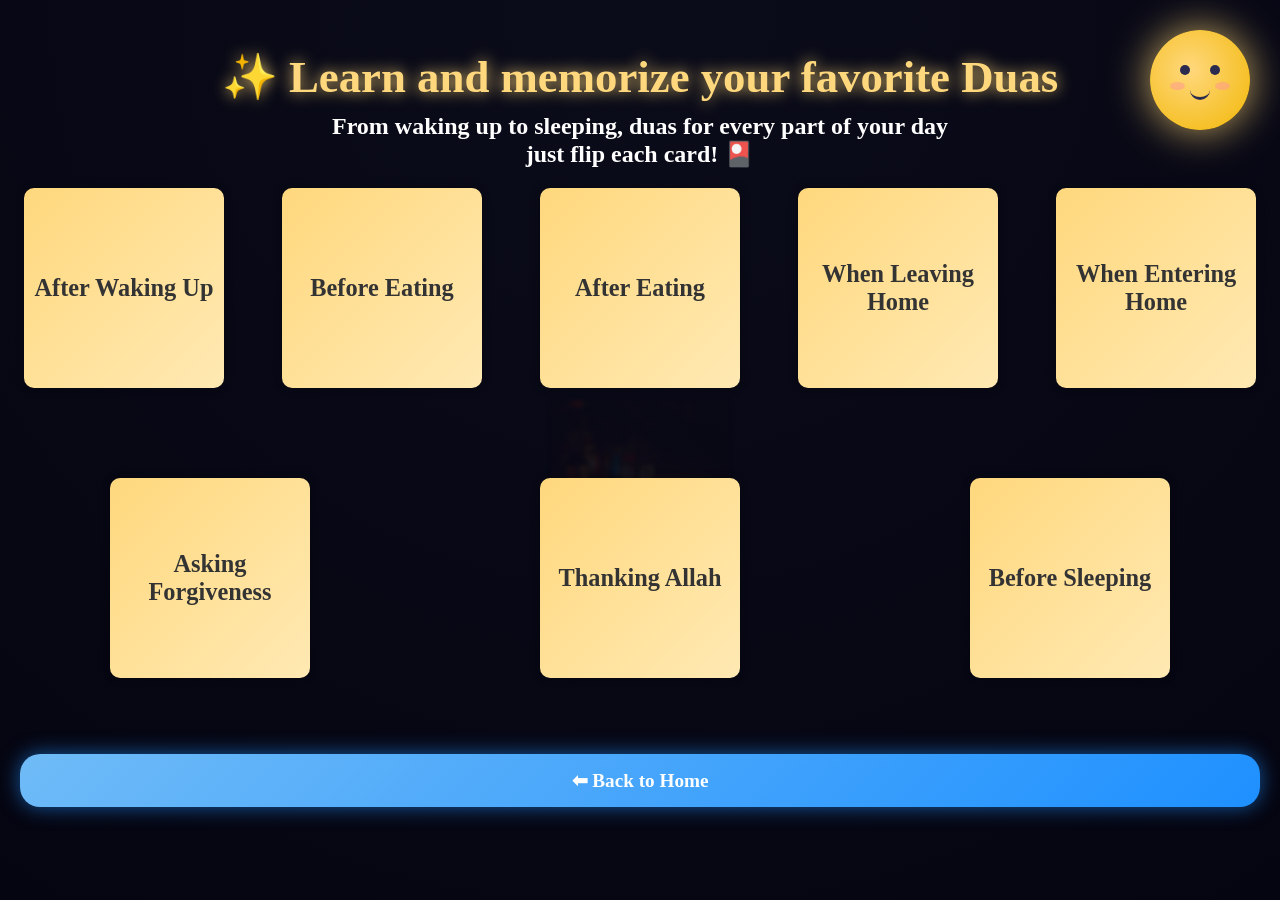
==== duas.html @ c641f9c4 "Add files via upload" ====
<!DOCTYPE html>
<html lang="en">
<head>
  <meta charset="UTF-8">
  <title>Daily Duas</title>
  <link rel="stylesheet" href="style.css">
</head>
<body>

<div class="container">
  <div class="moon">
  <div class="eye-left"></div>
  <div class="eye-right"></div>
  <div class="smile"></div>
  <div class="blush-left"></div>
  <div class="blush-right"></div>
</div>
  <h1> ✨ Learn and memorize your favorite Duas </h1>
<h2> From waking up to sleeping, duas for every part of your day <br>just flip each card! 🎴</h2>
<section id="daily-duas">


  <div class="duas-container">

        <!-- 4. After Waking Up -->
    <div class="flip-card">
      <div class="flip-card-inner">
        <div class="flip-card-front"><h3>After Waking Up</h3></div>
        <div class="flip-card-back">
          <p>Alhamdulillah alladhi ahyana ba’da ma amatana wa ilayhin-nushur</p>
          <p>الْحَمْدُ لِلّٰهِ الَّذِي أَحْيَانَا بَعْدَ مَا أَمَاتَنَا وَإِلَيْهِ النُّشُورُ</p>
        </div>
      </div>
    </div>


    <!-- 1. Before Eating -->
    <div class="flip-card">
      <div class="flip-card-inner">
        <div class="flip-card-front"><h3>Before Eating</h3></div>
        <div class="flip-card-back">
          <p>Bismillah</p>
          <p>بِسْمِ اللهِ</p>
        </div>
      </div>
    </div>

    <!-- 2. After Eating -->
    <div class="flip-card">
      <div class="flip-card-inner">
        <div class="flip-card-front"><h3>After Eating</h3></div>
        <div class="flip-card-back">
          <p>Alhamdulillah</p>
          <p>الْحَمْدُ لِلّٰهِ</p>
        </div>
      </div>
    </div>



    <!-- 5. When Leaving Home -->
    <div class="flip-card">
      <div class="flip-card-inner">
        <div class="flip-card-front"><h3>When Leaving Home</h3></div>
        <div class="flip-card-back">
          <p>Allahumma inni as’aluka khayra hadha al-makhraj</p>
          <p>اللّهُمَّ إِنِّي أَسْأَلُكَ خَيْرَ هَذَا الْمَخْرَجِ</p>
        </div>
      </div>
    </div>

    <!-- 6. When Entering Home -->
    <div class="flip-card">
      <div class="flip-card-inner">
        <div class="flip-card-front"><h3>When Entering Home</h3></div>
        <div class="flip-card-back">
          <p>Allahumma aj‘al bayti barakah</p>
          <p>اللّهُمَّ اجْعَلْ بَيْتِي بَرَكَةً</p>
        </div>
      </div>
    </div>

    <!-- 7. Asking Forgiveness -->
    <div class="flip-card">
      <div class="flip-card-inner">
        <div class="flip-card-front"><h3>Asking Forgiveness</h3></div>
        <div class="flip-card-back">
          <p>Astaghfirullah</p>
          <p>أَسْتَغْفِرُ اللهَ</p>
        </div>
      </div>
    </div>

    <!-- 8. Thanking Allah -->
    <div class="flip-card">
      <div class="flip-card-inner">
        <div class="flip-card-front"><h3>Thanking Allah</h3></div>
        <div class="flip-card-back">
          <p>Alhamdulillah for everything</p>
          <p>الْحَمْدُ لِلّٰهِ عَلَى كُلِّ شَيْءٍ</p>
        </div>
      </div>
    </div>


      <!-- 3. Before Sleeping -->
    <div class="flip-card">
      <div class="flip-card-inner">
        <div class="flip-card-front"><h3>Before Sleeping</h3></div>
        <div class="flip-card-back">
          <p>Allahumma bismika amutu wa ahya</p>
          <p>اللّهُمَّ بِاسْمِكَ أَمُوتُ وَأَحْيَا</p>
        </div>
      </div>
    </div>
  </div>

</section>


  <br><br>
  <a href="index.html" class="back-home">⬅ Back to Home</a>
</div>

</body>
</html>
---- style.css ----
@import url('https://fonts.googleapis.com/css2?family=Baloo+2:wght@500;700&display=swap');

/* Reset */
* {
  box-sizing: border-box;
  margin: 0;
  padding: 0;
}

body {
  font-family: 'Baloo 2', cursive;
  min-height: 100vh;
  background: linear-gradient(180deg, #0b1d3a, #3b1c5a);
  color: #fff;
  overflow-x: hidden;
  position: relative;
}

/* Lantern watermark */
body::after {
  content: '';
  position: fixed;
  top: 50%;
  left: 50%;
  width: 180px;
  height: 180px;
  background: url('lantern.png') no-repeat center/contain;
  opacity: 0.08;
  z-index: 0;
  pointer-events: none;
  transform: translate(-50%, -50%);
  filter: blur(2px);
}

/* Smiling Moon */
.moon {
  position: fixed;
  top: 30px;
  right: 30px;
  width: 100px;
  height: 100px;
  background: radial-gradient(circle at 40% 40%, #ffd87d, #f2b705);
  border-radius: 50%;
  box-shadow: 0 0 40px rgba(255, 215, 120, 0.8);
  z-index: 1;
  animation: float 6s ease-in-out infinite;
}

/* Cute eyes */
.moon .eye-left,
.moon .eye-right {
  position: absolute;
  width: 10px;
  height: 10px;
  background: #2b2b4f;
  border-radius: 50%;
  top: 35%;
}
.moon .eye-left { left: 30%; }
.moon .eye-right { right: 30%; }

/* Small curved smile */
.moon .smile {
  position: absolute;
  width: 20px;
  height: 20px;
  border-bottom: 3px solid #2b2b4f;
  border-radius: 0 0 30px 30px;
  bottom: 30%;
  left: 50%;
  transform: translateX(-50%);
}

/* Blush (optional) */
.moon .blush-left,
.moon .blush-right {
  position: absolute;
  width: 15px;
  height: 8px;
  background: rgba(255, 150, 150, 0.5);
  border-radius: 50%;
  bottom: 40%;
}
.moon .blush-left { left: 20%; }
.moon .blush-right { right: 20%; }

/* Floating animation */
@keyframes float {
  0% { transform: translateY(0); }
  50% { transform: translateY(-8px); }
  100% { transform: translateY(0); }
}



/* Main container */
.container {
  text-align: center;
  padding: 50px 20px;
  position: relative;
  z-index:2;
}

h1 {
  font-size: 2.8rem;
  color: #ffd87d;
  text-shadow: 0 0 15px rgba(255,215,120,0.9);
  margin-bottom: 10px;
}

.grid {
  display: grid;
  grid-template-columns: repeat(auto-fit, minmax(160px, 1fr));
  gap: 30px;
  max-width: 900px;
  margin: auto;
}

.card {
  background: linear-gradient(135deg, #ffe9b3, #ffd87d);
  color: #2b2b4f;
  padding: 25px 15px;
  border-radius: 25px;
  font-size: 1.3rem;
  text-decoration: none;
  box-shadow: 0 0 25px rgba(255,215,120,0.5);
  transition: transform 0.3s, box-shadow 0.3s;
}
.card:hover {
  transform: translateY(-7px) scale(1.05);
  box-shadow: 0 0 40px rgba(255,215,120,0.9);
}

/* Back to Home button */
.back-home {
  display: inline-block;
  margin-top: 30px;
  padding: 15px 30px;
  background: linear-gradient(135deg, #6fbbf7, #1e90ff);
  color: #fff;
  font-weight: bold;
  font-size: 1.2rem;
  border-radius: 20px;
  text-decoration: none;
  box-shadow: 0 0 20px rgba(30,144,255,0.6);
  transition: transform 0.3s, box-shadow 0.3s, background 0.3s;
}
.back-home:hover {
  transform: translateY(-5px) scale(1.05);
  box-shadow: 0 0 35px rgba(30,144,255,0.9);
  background: linear-gradient(135deg, #1e90ff, #6fbbf7);
}

/* Flip card */
.flip-card {
  background-color: transparent;
  width: 200px;
  height: 120px;
  perspective: 1000px;
  margin: 20px auto;
}
.flip-card-inner {
  position: relative;
  width: 100%;
  height: 100%;
  transition: transform 0.6s;
  transform-style: preserve-3d;
  cursor: pointer;
}
.flip-card.clicked .flip-card-inner,
.flip-card:hover .flip-card-inner {
  transform: rotateY(180deg);
}
.flip-card-front,
.flip-card-back {
  position: absolute;
  width: 100%;
  height: 100%;
  backface-visibility: hidden;
  border-radius: 15px;
  display: flex;
  justify-content: center;
  align-items: center;
  font-size: 1.3rem;
  text-align: center;
  padding: 10px;
}
.flip-card-front {
  background: linear-gradient(135deg, #ffd87d, #ffe9b3);
  color: #2b2b4f;
}
.flip-card-back {
  background: linear-gradient(135deg, #6fbbf7, #1e90ff);
  color: #fff;
  transform: rotateY(180deg);
}

/* Mobile adjustments */
@media (max-width: 600px) {
  h1 { font-size: 2.2rem; }
  .card, .flip-card { font-size: 1.1rem; padding: 20px 10px; }
}
/* Container for all Kalimas */
.kalima-container {
  display: flex;
  flex-wrap: wrap;           /* Allows wrapping on small screens */
  justify-content: center;   /* Center horizontally */
  gap: 20px;                 /* Space between cards */
}

/* Adjust card size for 4 in a row */
.flip-card {
  width: 220px;    /* Adjust as needed */
  height: 220px;   /* Adjust as needed */
}
/* Container for all duas */
.duas-container {
  display: flex;
  flex-wrap: wrap;           /* Allows wrapping on small screens */
  justify-content: center;   /* Center horizontally */
  gap: 50px;                 /* Space between cards */
}

/* Adjust card size for 4 in a row */
.flip-card {
  width: 200px;    /* Adjust as needed */
  height: 200px;   /* Adjust as needed */
}


.names-container {
  display: flex;
  flex-wrap: wrap;        /* Automatically wrap cards on small screens */
  justify-content: center;
  gap: 10px;              /* Space between cards */
}

.names-container .flip-card {
  width: 140px;           /* Adjust width for many per row */
  height: 120px;
  font-size: 14px;
}

/* Body background: black night sky */
body {
  background: radial-gradient(circle at top, #0b0c1a, #050511);
  color: #fff;
  font-family: 'Comic Sans MS', 'Comic Neue', cursive; /* playful kid-friendly font */
  margin: 0;
  padding: 0;
  min-height: 100vh;
}

/* Twinkling stars background using your local image */
body::before {
  content: '';
  position: fixed;
  width: 100%;
  height: 100%;
  top: 0;
  left: 0;
  background: url('img/stars.png') repeat;
  animation: twinkle 15s linear infinite;
  opacity: 0.4;
  z-index: -1;
}

@keyframes twinkle {
  0%, 100% { transform: translateY(0); opacity: 0.4; }
  50% { transform: translateY(-5px); opacity: 0.6; }
}

/* Flip effect */
.flip-card-inner {
  position: relative;
  width: 100%;
  height: 100%;
  text-align: center;
  transition: transform 0.6s;
  transform-style: preserve-3d;
}

.flip-card:hover .flip-card-inner {
  transform: rotateY(180deg);
}

.flip-card-front, .flip-card-back {
  position: absolute;
  width: 100%;
  height: 100%;
  backface-visibility: hidden;
  display: flex;
  align-items: center;
  justify-content: center;
  flex-direction: column;
  border-radius: 10px;
  padding: 5px;
  box-shadow: 0 0 8px rgba(0,0,0,0.3);
}

.flip-card-front {
  background-color: #f9f9f9;
  color: #333;
}

.flip-card-back {
  background-color: #ffd700;
  color: #000;
  transform: rotateY(180deg);
}


/* Back-to-home button */
.back-home {
  width: 100%;
  text-align: center;
  margin-top: 20px;
}

.back-home a {
  display: inline-block;
  padding: 10px 20px;
  background: linear-gradient(45deg, #ffd700, #ffa500);
  color: #0b0c1a;
  font-weight: bold;
  text-decoration: none;
  border-radius: 12px;
  box-shadow: 0 0 15px #ffd700;
  transition: all 0.3s ease;
}

.back-home a:hover {
  transform: scale(1.1);
  box-shadow: 0 0 25px #ffd700;
}

/* Responsive adjustments for smaller screens */
@media (max-width: 600px) {
  .flip-card {
    width: 120px;
    height: 120px;
  }
  .flip-card-front {
    font-size: 16px;
  }
  .flip-card-back {
    font-size: 14px;
  }
}


.kids-corner-container {
  display: flex;           /* align children in a row */
  flex-wrap: wrap;         /* allow wrapping on smaller screens */
  justify-content: center; /* center horizontally */
  gap: 15px;               /* space between cards */
  padding: 20px;
}

.kids-corner-container .flip-card {
  width: 150px;   /* adjust card width */
  height: 150px;  /* adjust card height */
  flex: 0 0 auto; /* prevent cards from stretching */
}
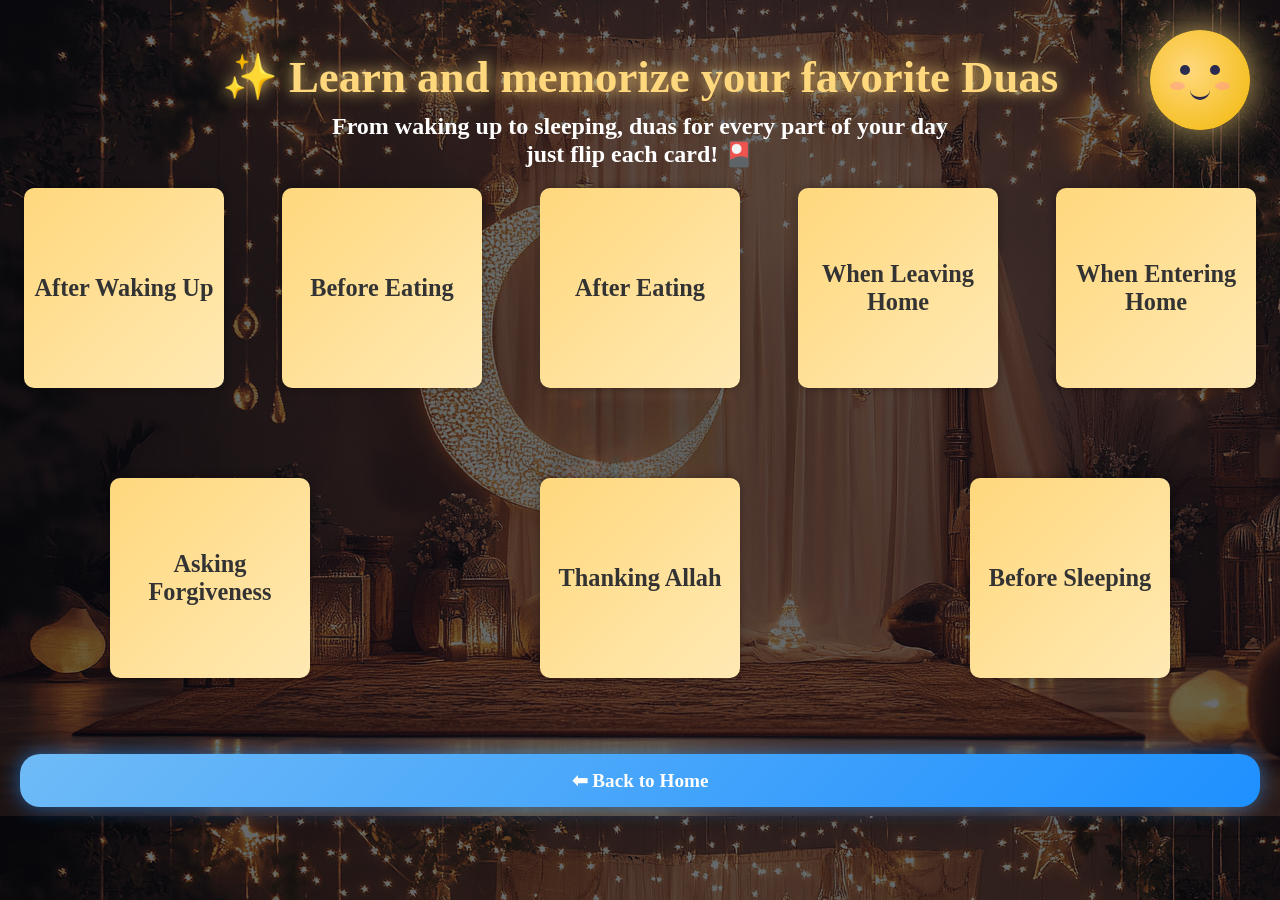
==== commit ac210fce: "Update duas.html" ====
--- a/duas.html
+++ b/duas.html
@@ -2,6 +2,7 @@
 <html lang="en">
 <head>
   <meta charset="UTF-8">
+  <meta name="viewport" content="width=device-width, initial-scale=1.0">
   <title>Daily Duas</title>
   <link rel="stylesheet" href="style.css">
 </head>
@@ -124,3 +125,4 @@
 
 </body>
 </html>
+
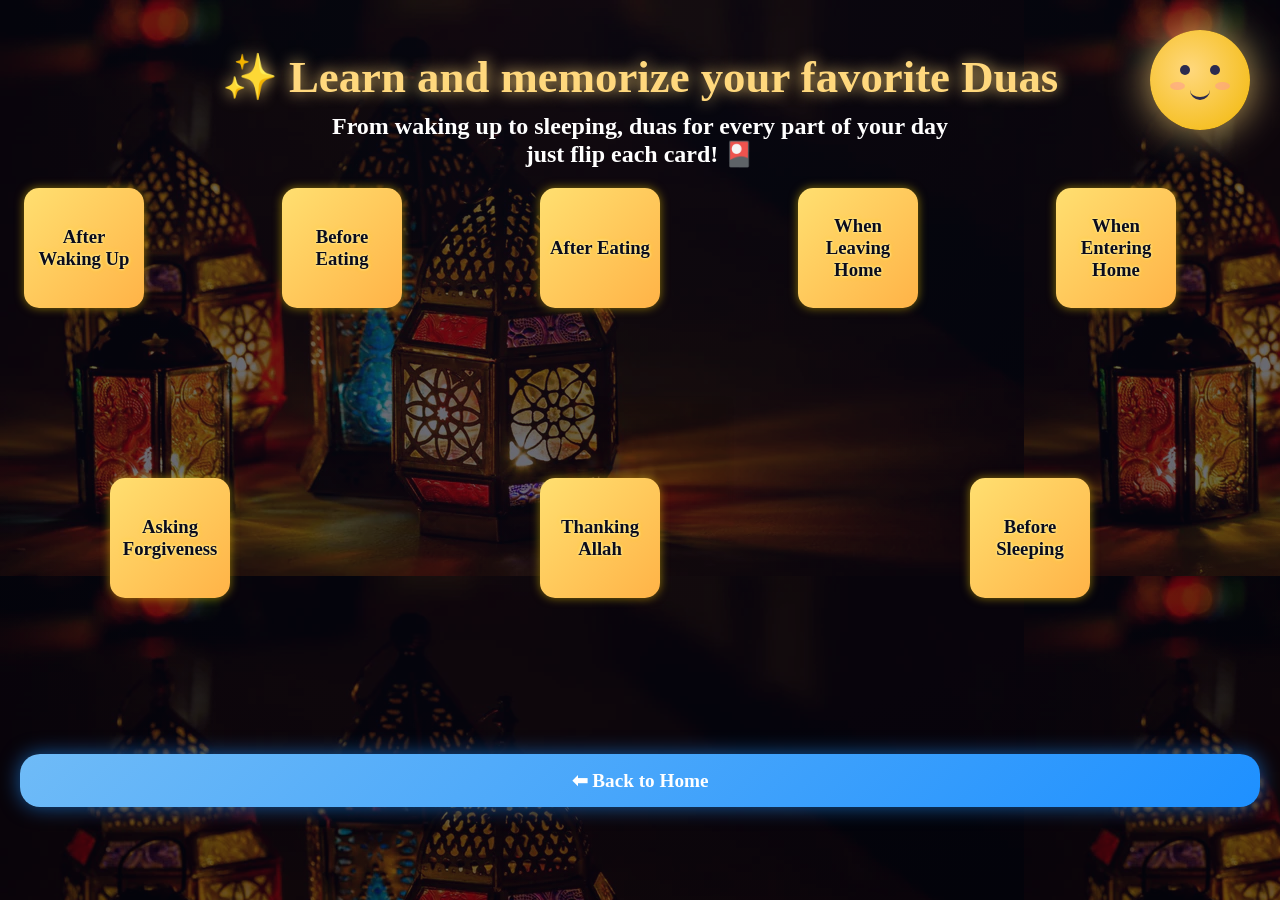
==== commit 31dfd493: "Update duas.html" ====
--- a/duas.html
+++ b/duas.html
@@ -5,6 +5,135 @@
   <meta name="viewport" content="width=device-width, initial-scale=1.0">
   <title>Daily Duas</title>
   <link rel="stylesheet" href="style.css">
+   <style>
+    body {
+      background: radial-gradient(circle at top, #0b0c1a, #050511);
+      color: #fff;
+      font-family: 'Comic Sans MS', cursive;
+      margin: 0;
+      padding: 0;
+      min-height: 100vh;
+    }
+
+    /* Twinkling stars if you have stars.png in same folder */
+    body::before {
+      content: '';
+      position: fixed;
+      width: 100%;
+      height: 100%;
+      top: 0;
+      left: 0;
+      background: url('stars.png') repeat;
+      animation: twinkle 15s linear infinite;
+      opacity: 0.4;
+      z-index: -1;
+    }
+
+    @keyframes twinkle {
+      0%,100%{transform:translateY(0);opacity:0.4;}
+      50%{transform:translateY(-5px);opacity:0.6;}
+    }
+
+    .prophets-container {
+      display: flex;
+      flex-wrap: wrap;
+      justify-content: center;
+      gap: 15px;
+      padding: 30px 10px 60px 10px;
+    }
+
+    .flip-card {
+      background-color: transparent;
+      width: 200px;
+      height: 200px;
+      perspective: 1000px;
+    }
+
+    .flip-card-inner {
+      position: relative;
+      width: 60%;
+      height: 60%;
+      text-align: center;
+      transition: transform 0.8s;
+      transform-style: preserve-3d;
+      cursor: pointer;
+    }
+
+    .flip-card:hover .flip-card-inner {
+      transform: rotateY(180deg);
+    }
+
+    .flip-card-front,
+    .flip-card-back {
+      position: absolute;
+      width: 100%;
+      height: 100%;
+      border-radius: 15px;
+      backface-visibility: hidden;
+      display: flex;
+      align-items: center;
+      justify-content: center;
+      padding: 10px;
+      box-shadow: 0 0 10px rgba(255, 215, 0, 0.5);
+    }
+
+    .flip-card-front {
+      background: linear-gradient(135deg, #ffdf70, #ffb347);
+      color: #0b0c1a;
+      font-size: 16px;
+      font-weight: bold;
+      text-shadow: 0 0 3px #fff, 0 0 5px #ffd700;
+    }
+
+    .flip-card-back {
+      background: linear-gradient(135deg, #6a5acd, #836fff);
+      color: #fff;
+      font-size: 11px;
+      flex-direction: column;
+      text-shadow: 0 0 3px #000, 0 0 5px #fff;
+      transform: rotateY(180deg);
+    }
+
+    .flip-card-back p {
+      margin: 3px 0;
+    }
+
+    .back-home {
+      width: 100%;
+      text-align: center;
+      margin-top: 20px;
+    }
+
+    .back-home a {
+      display: inline-block;
+      padding: 10px 20px;
+      background: linear-gradient(45deg, #ffd700, #ffa500);
+      color: #0b0c1a;
+      font-weight: bold;
+      text-decoration: none;
+      border-radius: 12px;
+      box-shadow: 0 0 15px #ffd700;
+      transition: all 0.3s ease;
+    }
+
+    .back-home a:hover {
+      transform: scale(1.1);
+      box-shadow: 0 0 25px #ffd700;
+    }
+
+    @media (max-width: 600px) {
+      .flip-card {
+        width: 200px;
+        height: 200px;
+      }
+      .flip-card-front {
+        font-size: 14px;
+      }
+      .flip-card-back {
+        font-size: 12px;
+      }
+    }
+  </style>
 </head>
 <body>
 
@@ -126,3 +255,4 @@
 </body>
 </html>
 
+
--- a/style.css
+++ b/style.css
@@ -362,3 +362,10 @@
   height: 150px;  /* adjust card height */
   flex: 0 0 auto; /* prevent cards from stretching */
 }
+
+
+/* Make all text wrap instead of overflowing */
+body, p, h1, h2, h3, h4, h5, h6 {
+    word-wrap: break-word;    /* Break long words */
+    overflow-wrap: break-word; /* Newer standard */
+}
